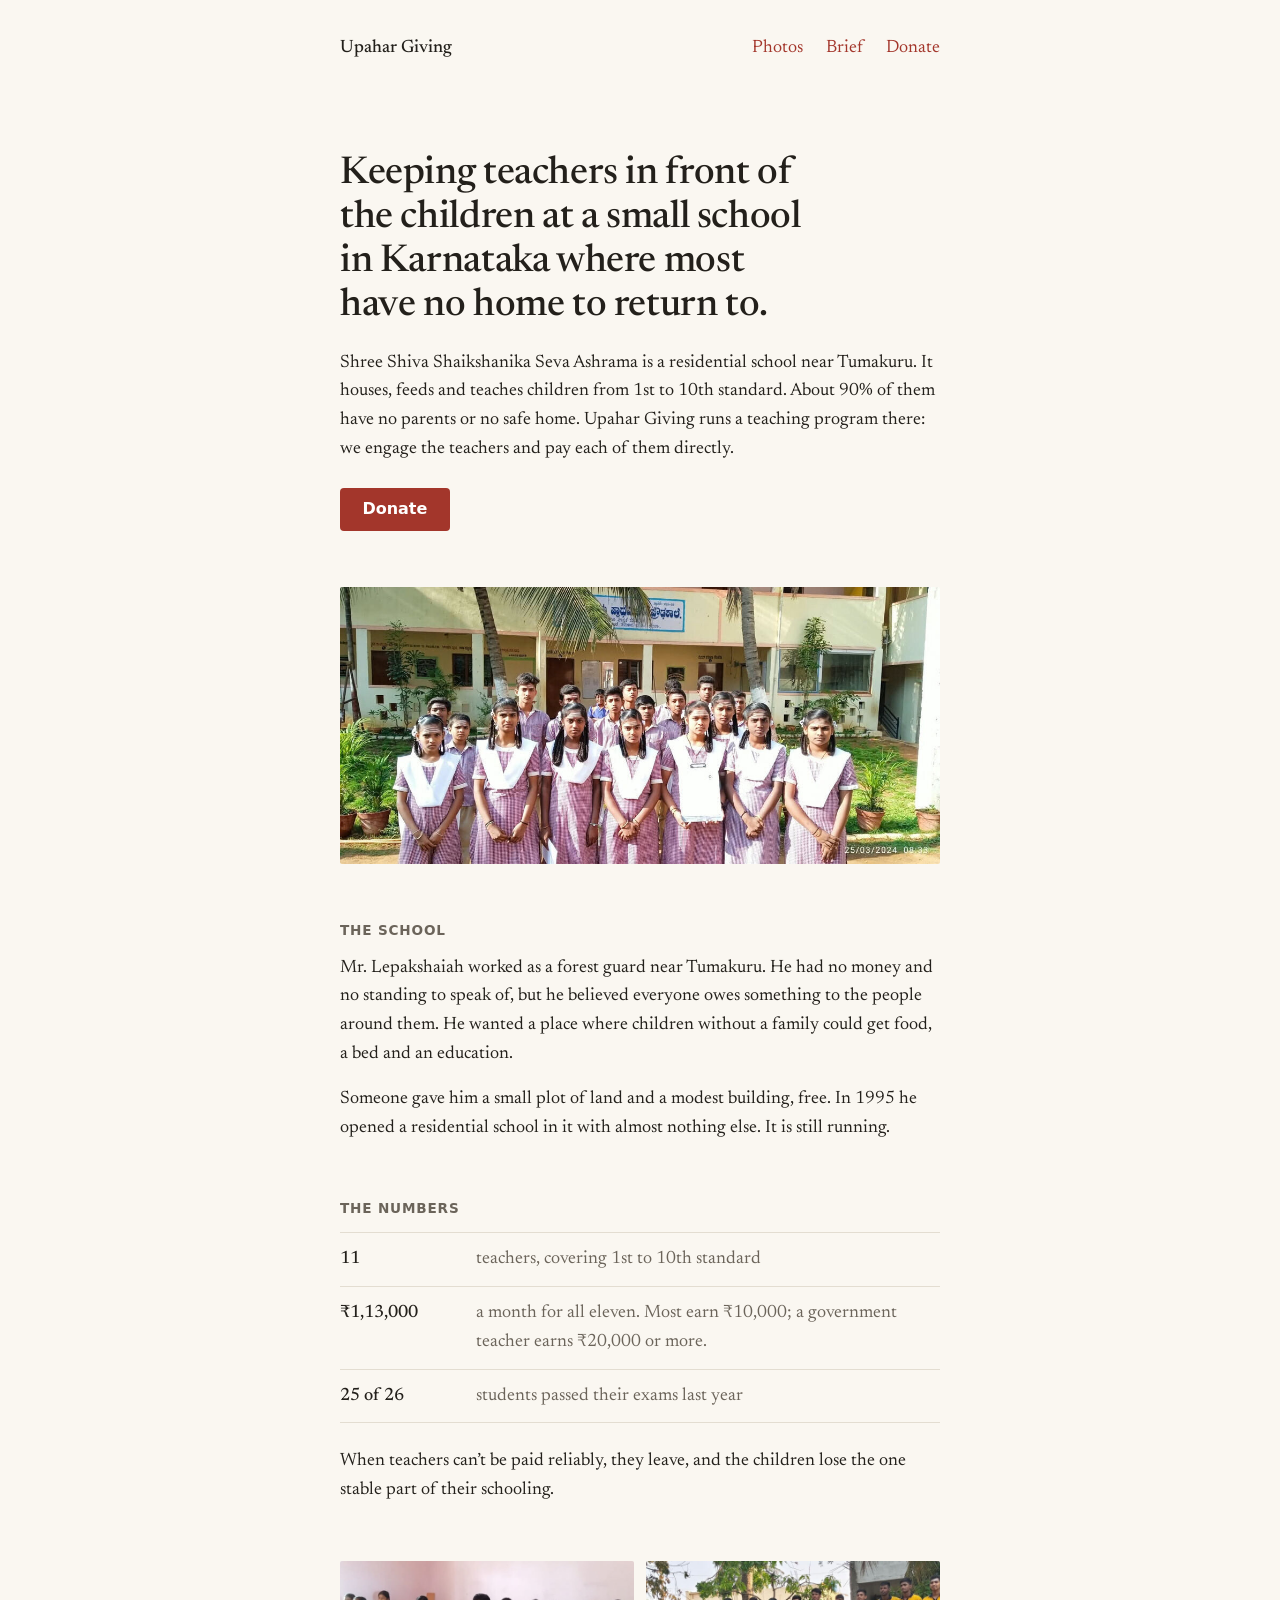
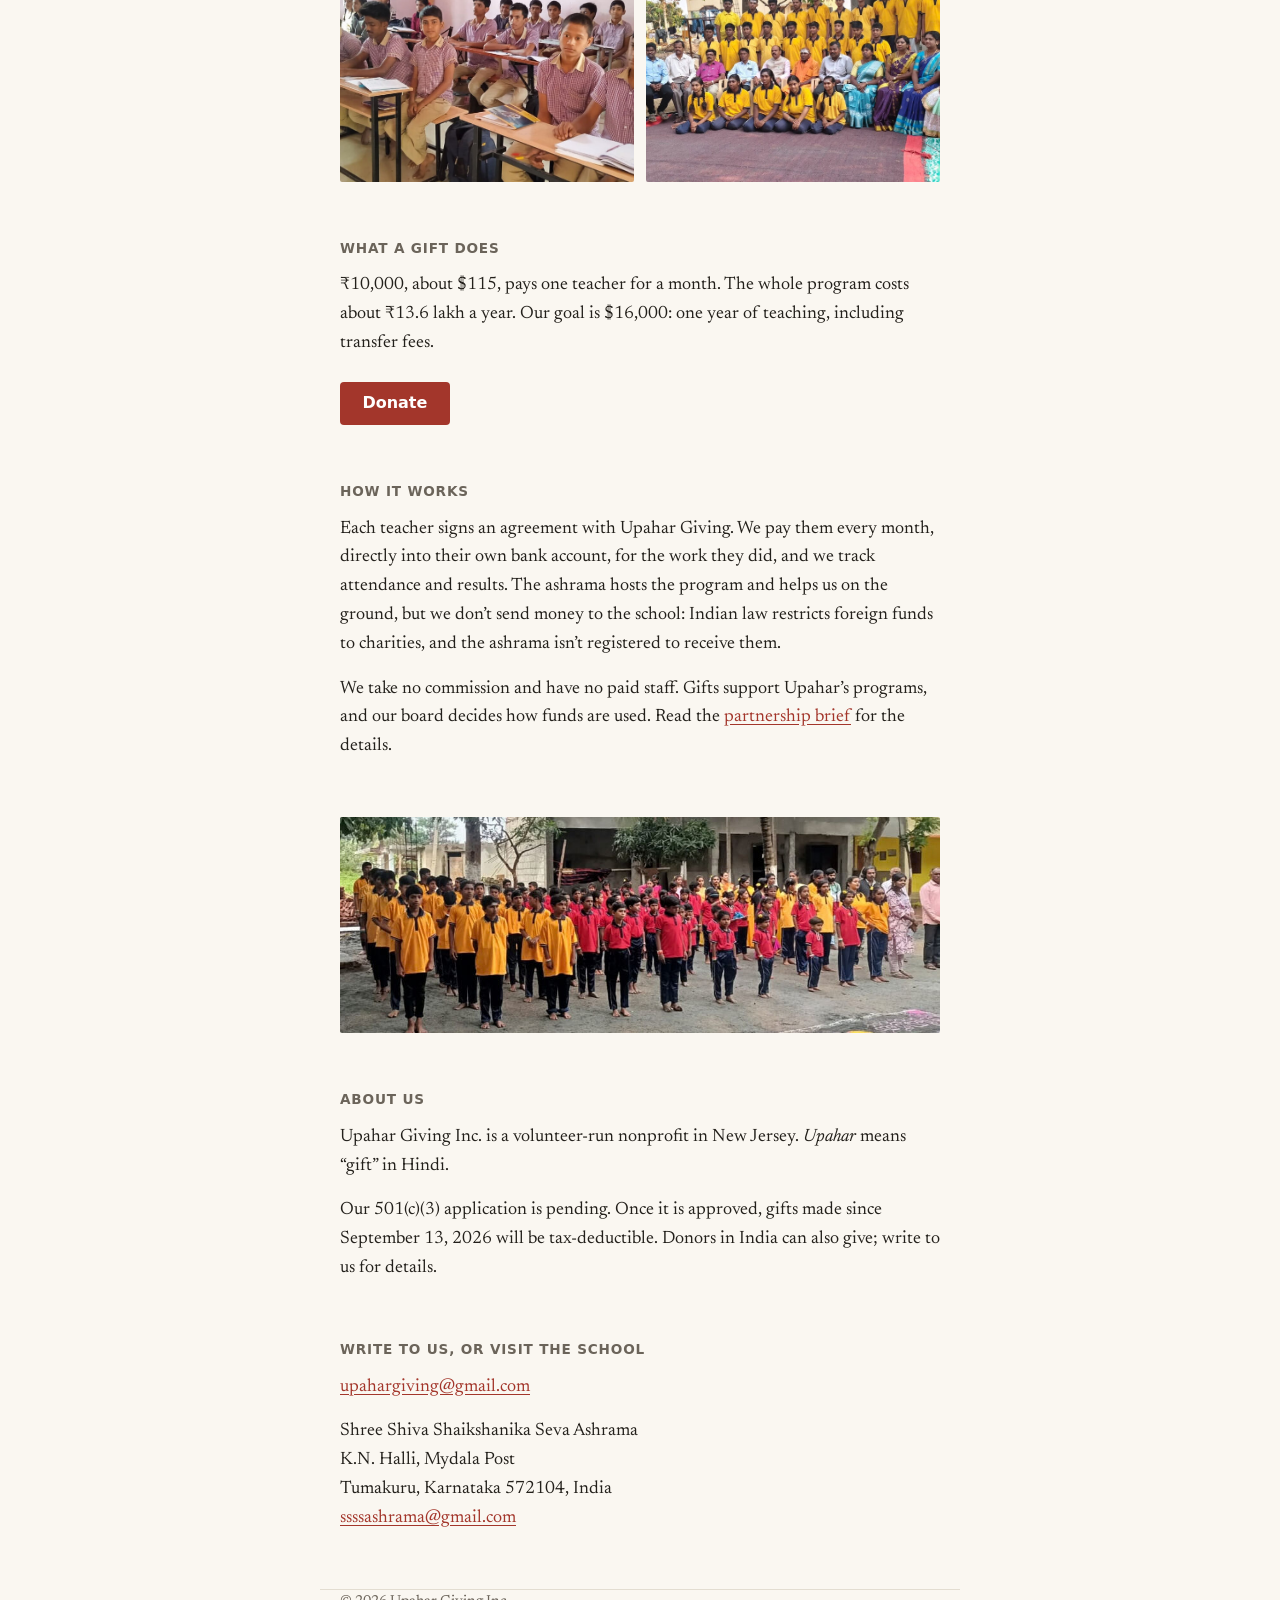
==== index.html @ 61775e7c "Add GoatCounter analytics and Donate click tracking" ====
<!doctype html>
<html lang="en">
<head>
<meta charset="utf-8">
<meta name="viewport" content="width=device-width, initial-scale=1">
<title>Upahar Giving</title>
<meta name="description" content="Upahar Giving is a New Jersey nonprofit that runs a teaching program for the children at Shree Shiva Shaikshanika Seva Ashrama, a residential school near Tumakuru, Karnataka.">
<meta property="og:title" content="Upahar Giving">
<meta property="og:description" content="A teaching program for the children at a residential school in Karnataka where most have no home to return to.">
<meta property="og:image" content="https://upahargiving.org/img/students.jpg">
<link rel="preconnect" href="https://fonts.googleapis.com">
<link rel="preconnect" href="https://fonts.gstatic.com" crossorigin>
<link href="https://fonts.googleapis.com/css2?family=Newsreader:opsz,wght@6..72,400;6..72,500&display=swap" rel="stylesheet">
<link rel="stylesheet" href="style.css">
<script data-goatcounter="https://upahargiving.goatcounter.com/count" async src="//gc.zgo.at/count.js"></script>
</head>
<body>

<header class="wrap top">
  <a href="/" class="name">Upahar Giving</a>
  <nav>
    <a href="photos.html">Photos</a>
    <a href="Upahar_Giving_Partnership_Brief.pdf" target="_blank" rel="noopener">Brief</a>
    <a href="https://givebutter.com/upahar-teachers" data-goatcounter-click="donate">Donate</a>
  </nav>
</header>

<main class="wrap">

  <section class="intro">
    <h1>Keeping teachers in front of the children at a small school in Karnataka where most have no home to return to.</h1>
    <p>Shree Shiva Shaikshanika Seva Ashrama is a residential school near Tumakuru. It houses, feeds and teaches children from 1st to 10th standard. About 90% of them have no parents or no safe home. Upahar Giving runs a teaching program there: we engage the teachers and pay each of them directly.</p>
    <p><a class="button" href="https://givebutter.com/upahar-teachers" data-goatcounter-click="donate">Donate</a></p>
  </section>

  <figure class="wide">
    <img src="img/students.jpg" width="1120" height="517" alt="Students in school uniform standing outside the ashrama">
  </figure>

  <section>
    <h2>The school</h2>
    <p>Mr. Lepakshaiah worked as a forest guard near Tumakuru. He had no money and no standing to speak of, but he believed everyone owes something to the people around them. He wanted a place where children without a family could get food, a bed and an education.</p>
    <p>Someone gave him a small plot of land and a modest building, free. In 1995 he opened a residential school in it with almost nothing else. It is still running.</p>
  </section>

  <section>
    <h2>The numbers</h2>
    <dl class="facts">
      <div><dt>11</dt><dd>teachers, covering 1st to 10th standard</dd></div>
      <div><dt>₹1,13,000</dt><dd>a month for all eleven. Most earn ₹10,000; a government teacher earns ₹20,000 or more.</dd></div>
      <div><dt>25 of 26</dt><dd>students passed their exams last year</dd></div>
    </dl>
    <p>When teachers can’t be paid reliably, they leave, and the children lose the one stable part of their schooling.</p>
  </section>

  <div class="pair">
    <img src="img/classroom.jpg" width="1120" height="517" alt="Students at their desks in a classroom" loading="lazy">
    <img src="img/teachers.jpg" width="1120" height="499" alt="Teachers and senior students in a group photo" loading="lazy">
  </div>

  <section>
    <h2>What a gift does</h2>
    <p>₹10,000, about $115, pays one teacher for a month. The whole program costs about ₹13.6 lakh a year. Our goal is $16,000: one year of teaching, including transfer fees.</p>
    <p><a class="button" href="https://givebutter.com/upahar-teachers" data-goatcounter-click="donate">Donate</a></p>
  </section>

  <section>
    <h2>How it works</h2>
    <p>Each teacher signs an agreement with Upahar Giving. We pay them every month, directly into their own bank account, for the work they did, and we track attendance and results. The ashrama hosts the program and helps us on the ground, but we don’t send money to the school: Indian law restricts foreign funds to charities, and the ashrama isn’t registered to receive them.</p>
    <p>We take no commission and have no paid staff. Gifts support Upahar’s programs, and our board decides how funds are used. Read the <a href="Upahar_Giving_Partnership_Brief.pdf" target="_blank" rel="noopener">partnership brief</a> for the details.</p>
  </section>

  <figure class="wide">
    <img src="img/assembly.jpg" width="941" height="339" alt="Morning assembly in the school yard" loading="lazy">
  </figure>

  <section>
    <h2>About us</h2>
    <p>Upahar Giving Inc. is a volunteer-run nonprofit in New Jersey. <i>Upahar</i> means “gift” in Hindi.</p>
    <p>Our 501(c)(3) application is pending. Once it is approved, gifts made since September 13, 2026 will be tax-deductible. Donors in India can also give; write to us for details.</p>
  </section>

  <section>
    <h2>Write to us, or visit the school</h2>
    <p><a href="mailto:upahargiving@gmail.com">upahargiving@gmail.com</a></p>
    <address>
      Shree Shiva Shaikshanika Seva Ashrama<br>
      K.N. Halli, Mydala Post<br>
      Tumakuru, Karnataka 572104, India<br>
      <a href="mailto:ssssashrama@gmail.com">ssssashrama@gmail.com</a>
    </address>
  </section>

</main>

<footer class="wrap">
  <p>© 2026 Upahar Giving Inc.</p>
</footer>

</body>
</html>
---- style.css ----
:root {
  --paper: #faf7f1;
  --ink: #23201b;
  --muted: #6b645a;
  --rule: #e3ddd1;
  --accent: #a3362b; /* the red of the school uniforms */
  color-scheme: light;
}

* { box-sizing: border-box; }

body {
  margin: 0;
  background: var(--paper);
  color: var(--ink);
  font: 400 1.125rem/1.6 "Newsreader", Georgia, serif;
  -webkit-font-smoothing: antialiased;
}

.wrap { max-width: 40rem; margin: 0 auto; padding: 0 1.25rem; }

a { color: var(--accent); text-underline-offset: 0.15em; }

.top {
  display: flex;
  justify-content: space-between;
  align-items: baseline;
  padding-top: 1.5rem;
  padding-bottom: 1.5rem;
}
.top .name { color: var(--ink); text-decoration: none; font-weight: 500; }
.top nav { display: flex; gap: 0.25rem; margin-right: -0.6rem; }
/* padding gives each link a 44px tap target without changing how it looks */
.top nav a { padding: 0.6rem; text-decoration: none; }
.top nav a:hover, .top nav a[aria-current] { text-decoration: underline; }

h1 {
  font-size: clamp(1.75rem, 5vw, 2.4rem);
  line-height: 1.15;
  font-weight: 500;
  letter-spacing: -0.01em;
  margin: 2.5rem 0 1.25rem;
  text-wrap: balance;
}

h2 {
  font-size: 0.85rem;
  font-family: system-ui, sans-serif;
  font-weight: 600;
  letter-spacing: 0.06em;
  text-transform: uppercase;
  color: var(--muted);
  margin: 0 0 0.75rem;
}

section { margin: 3.5rem 0; }
p { margin: 0 0 1rem; }

.button {
  display: inline-block;
  background: var(--accent);
  color: #fff;
  text-decoration: none;
  font: 600 1rem/1 system-ui, sans-serif;
  padding: 0.85rem 1.4rem;
  border-radius: 4px;
  margin-top: 0.5rem;
}
.button:hover { background: #8a2c23; }
.button:focus-visible, a:focus-visible { outline: 2px solid var(--accent); outline-offset: 3px; }

img { display: block; width: 100%; height: auto; border-radius: 2px; }

.wide, .pair { margin: 3rem 0; }
.pair { display: grid; grid-template-columns: 1fr 1fr; gap: 0.75rem; }
.pair img { aspect-ratio: 4 / 3; object-fit: cover; }
@media (max-width: 34rem) { .pair { grid-template-columns: 1fr; } }

.facts { margin: 0 0 1.5rem; border-top: 1px solid var(--rule); }
.facts div {
  display: grid;
  grid-template-columns: 7.5rem 1fr;
  gap: 1rem;
  padding: 0.75rem 0;
  border-bottom: 1px solid var(--rule);
}
.facts dt { font-weight: 500; font-variant-numeric: tabular-nums; }
.facts dd { margin: 0; color: var(--muted); }

address { font-style: normal; }

.photos-page .wrap { max-width: 64rem; }
.gallery {
  margin-bottom: 3rem;
  display: grid;
  grid-template-columns: repeat(auto-fill, minmax(18rem, 1fr));
  gap: 1.5rem 0.75rem;
}
.gallery figure { margin: 0; }
.gallery img { aspect-ratio: 4 / 3; object-fit: cover; }
.gallery figcaption { margin-top: 0.4rem; font-size: 0.95rem; color: var(--muted); }

footer {
  margin-top: 4rem;
  padding-top: 1.5rem;
  padding-bottom: 3rem;
  border-top: 1px solid var(--rule);
  color: var(--muted);
  font-size: 0.9rem;
}
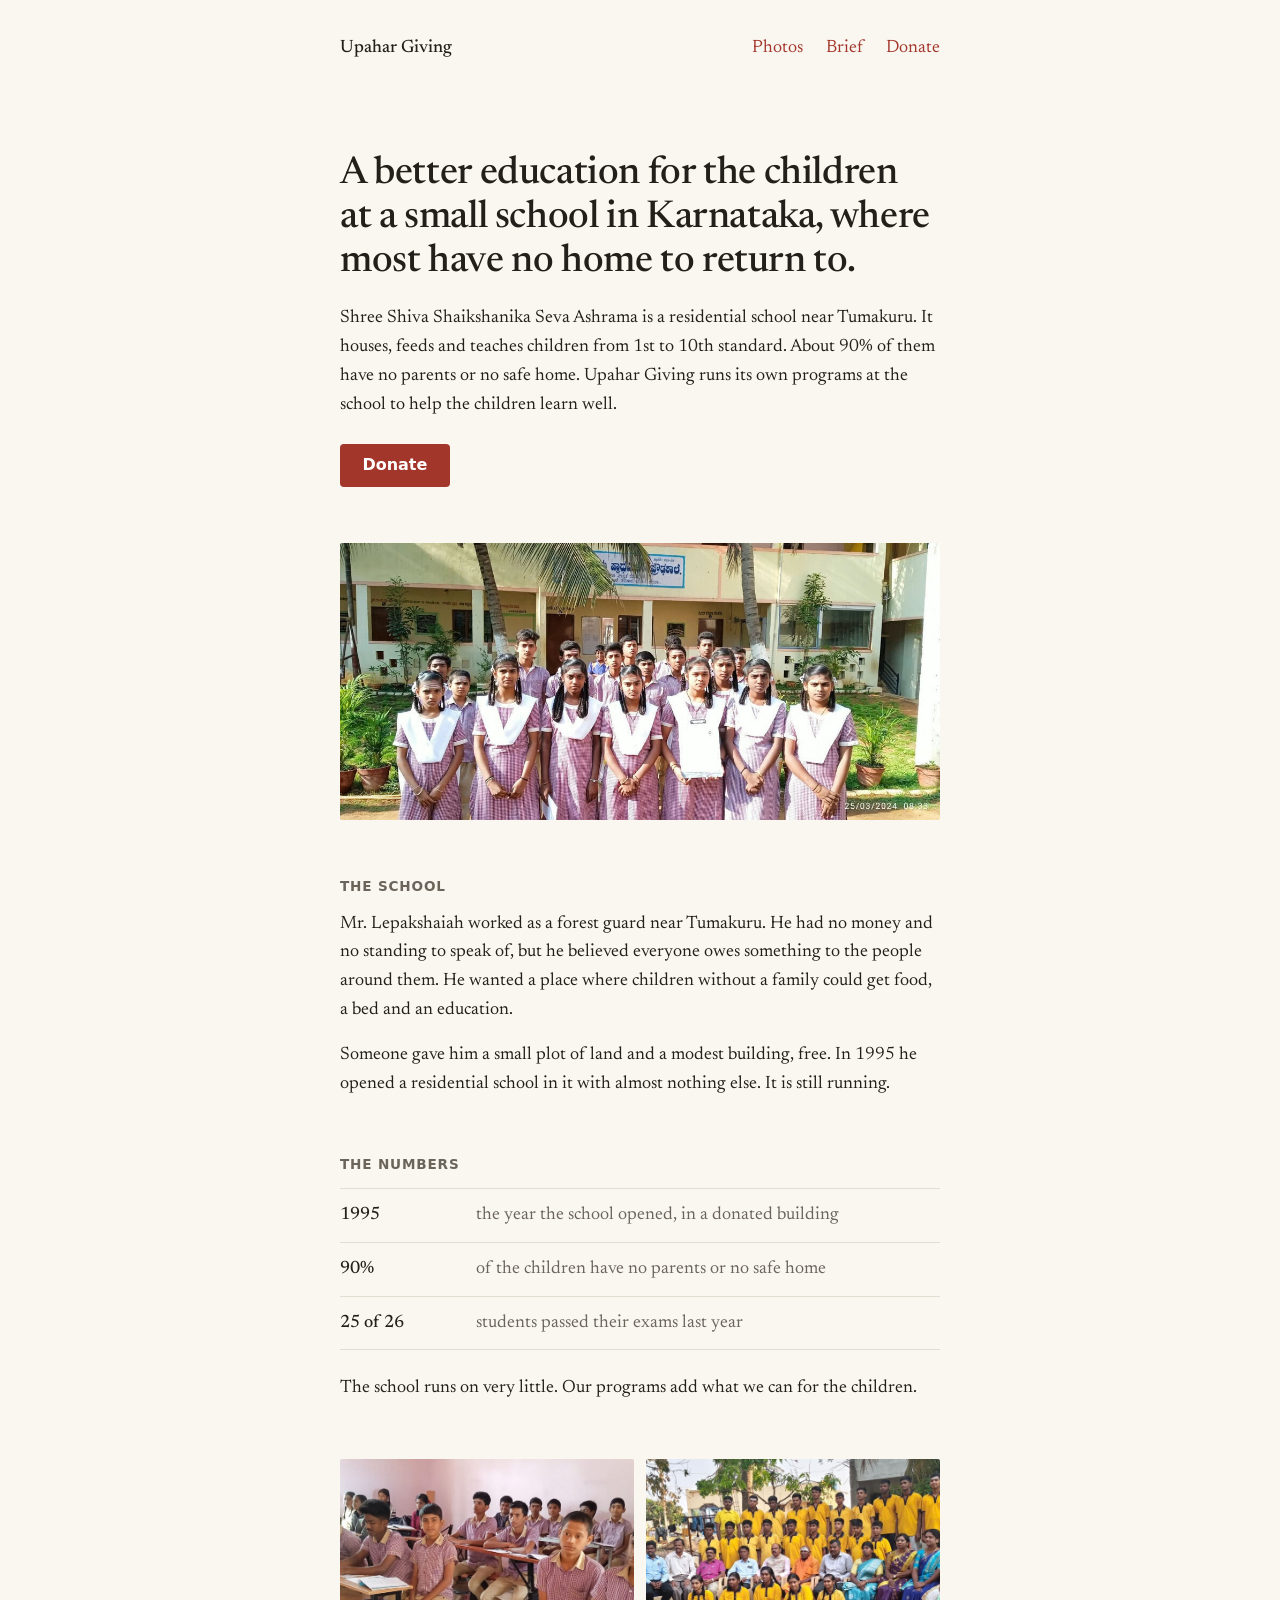
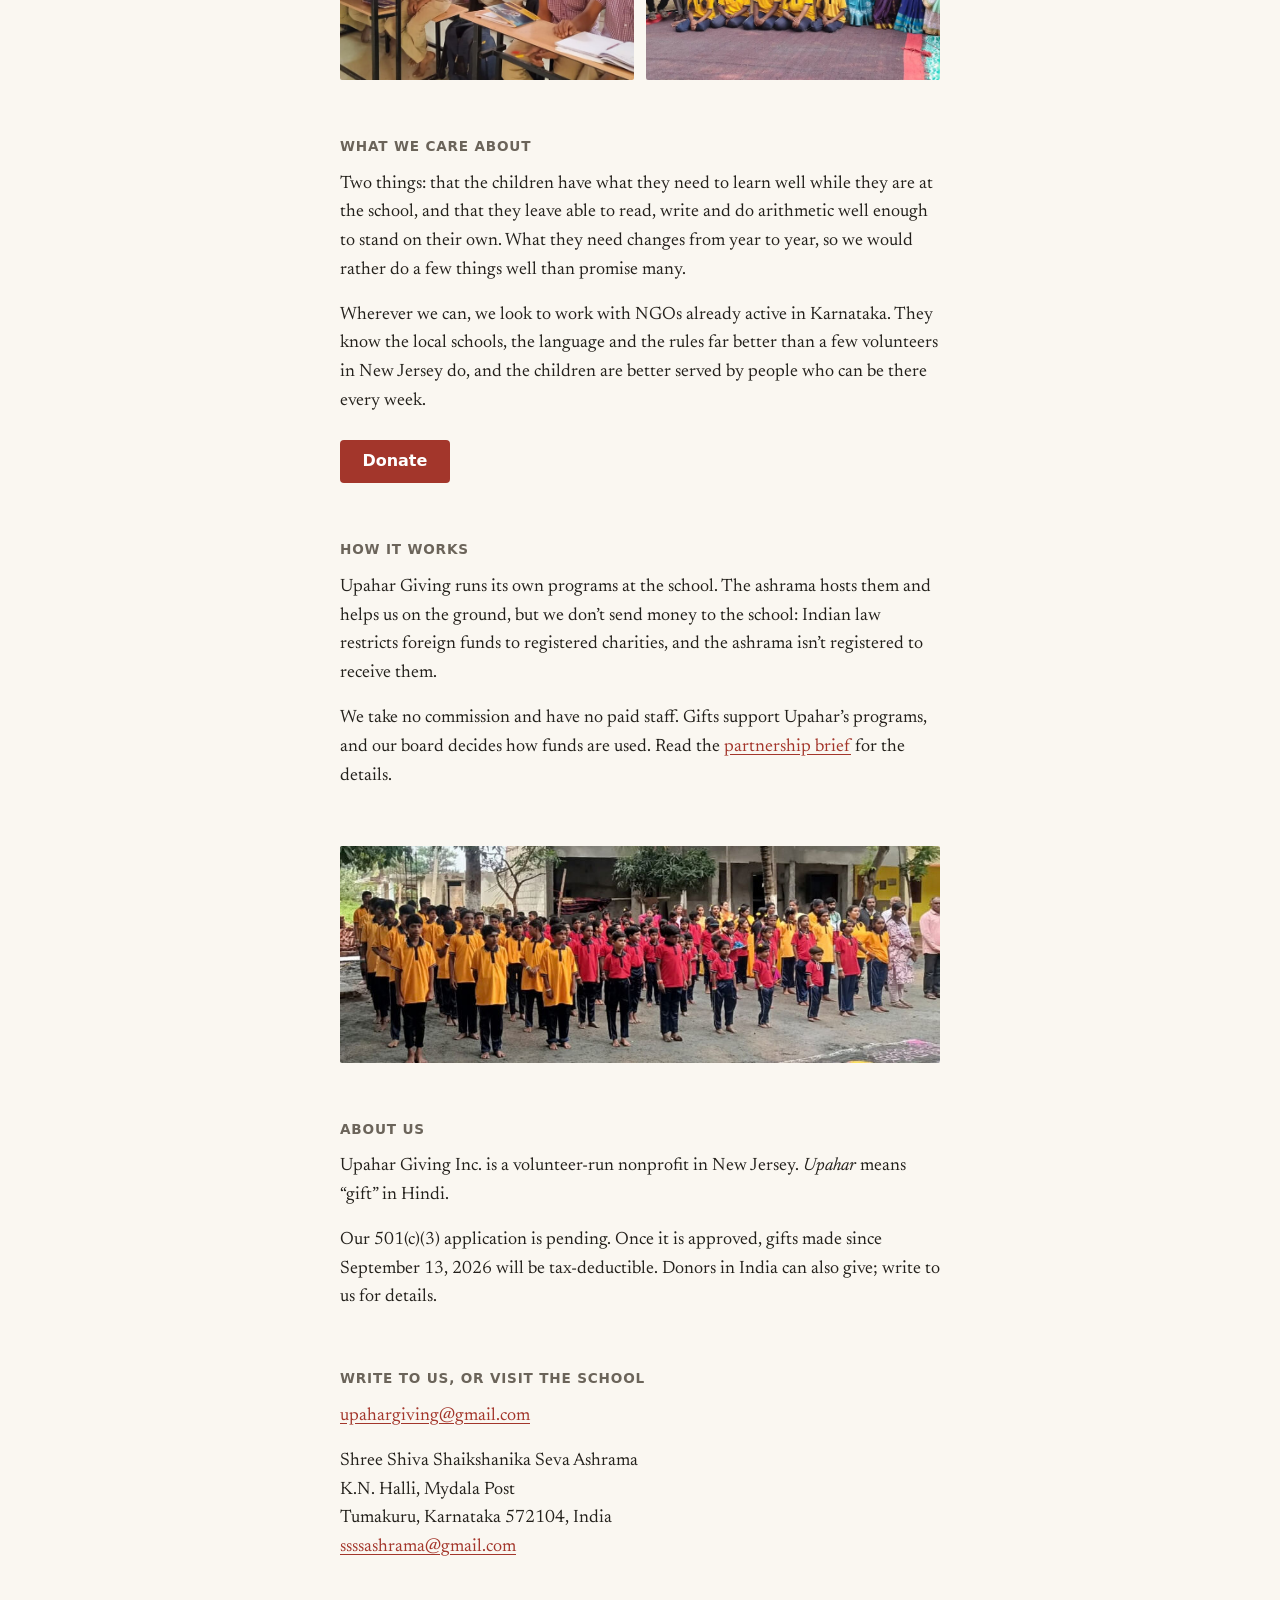
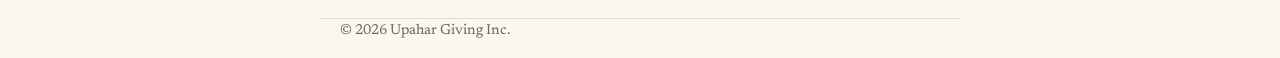
==== commit bd708cea: "Reframe homepage around education and local NGO partnerships; drop salary specifics" ====
--- a/index.html
+++ b/index.html
@@ -4,9 +4,9 @@
 <meta charset="utf-8">
 <meta name="viewport" content="width=device-width, initial-scale=1">
 <title>Upahar Giving</title>
-<meta name="description" content="Upahar Giving is a New Jersey nonprofit that runs a teaching program for the children at Shree Shiva Shaikshanika Seva Ashrama, a residential school near Tumakuru, Karnataka.">
+<meta name="description" content="Upahar Giving is a New Jersey nonprofit supporting the children at Shree Shiva Shaikshanika Seva Ashrama, a residential school near Tumakuru, Karnataka, where it runs its own education programs and looks to work with local NGOs wherever it can.">
 <meta property="og:title" content="Upahar Giving">
-<meta property="og:description" content="A teaching program for the children at a residential school in Karnataka where most have no home to return to.">
+<meta property="og:description" content="Education programs for the children at a residential school in Karnataka where most have no home to return to.">
 <meta property="og:image" content="https://upahargiving.org/img/students.jpg">
 <link rel="preconnect" href="https://fonts.googleapis.com">
 <link rel="preconnect" href="https://fonts.gstatic.com" crossorigin>
@@ -28,8 +28,8 @@
 <main class="wrap">
 
   <section class="intro">
-    <h1>Keeping teachers in front of the children at a small school in Karnataka where most have no home to return to.</h1>
-    <p>Shree Shiva Shaikshanika Seva Ashrama is a residential school near Tumakuru. It houses, feeds and teaches children from 1st to 10th standard. About 90% of them have no parents or no safe home. Upahar Giving runs a teaching program there: we engage the teachers and pay each of them directly.</p>
+    <h1>A better education for the children at a small school in Karnataka, where most have no home to return to.</h1>
+    <p>Shree Shiva Shaikshanika Seva Ashrama is a residential school near Tumakuru. It houses, feeds and teaches children from 1st to 10th standard. About 90% of them have no parents or no safe home. Upahar Giving runs its own programs at the school to help the children learn well.</p>
     <p><a class="button" href="https://givebutter.com/upahar-teachers" data-goatcounter-click="donate">Donate</a></p>
   </section>
 
@@ -46,11 +46,11 @@
   <section>
     <h2>The numbers</h2>
     <dl class="facts">
-      <div><dt>11</dt><dd>teachers, covering 1st to 10th standard</dd></div>
-      <div><dt>₹1,13,000</dt><dd>a month for all eleven. Most earn ₹10,000; a government teacher earns ₹20,000 or more.</dd></div>
+      <div><dt>1995</dt><dd>the year the school opened, in a donated building</dd></div>
+      <div><dt>90%</dt><dd>of the children have no parents or no safe home</dd></div>
       <div><dt>25 of 26</dt><dd>students passed their exams last year</dd></div>
     </dl>
-    <p>When teachers can’t be paid reliably, they leave, and the children lose the one stable part of their schooling.</p>
+    <p>The school runs on very little. Our programs add what we can for the children.</p>
   </section>
 
   <div class="pair">
@@ -59,14 +59,15 @@
   </div>
 
   <section>
-    <h2>What a gift does</h2>
-    <p>₹10,000, about $115, pays one teacher for a month. The whole program costs about ₹13.6 lakh a year. Our goal is $16,000: one year of teaching, including transfer fees.</p>
+    <h2>What we care about</h2>
+    <p>Two things: that the children have what they need to learn well while they are at the school, and that they leave able to read, write and do arithmetic well enough to stand on their own. What they need changes from year to year, so we would rather do a few things well than promise many.</p>
+    <p>Wherever we can, we look to work with NGOs already active in Karnataka. They know the local schools, the language and the rules far better than a few volunteers in New Jersey do, and the children are better served by people who can be there every week.</p>
     <p><a class="button" href="https://givebutter.com/upahar-teachers" data-goatcounter-click="donate">Donate</a></p>
   </section>
 
   <section>
     <h2>How it works</h2>
-    <p>Each teacher signs an agreement with Upahar Giving. We pay them every month, directly into their own bank account, for the work they did, and we track attendance and results. The ashrama hosts the program and helps us on the ground, but we don’t send money to the school: Indian law restricts foreign funds to charities, and the ashrama isn’t registered to receive them.</p>
+    <p>Upahar Giving runs its own programs at the school. The ashrama hosts them and helps us on the ground, but we don’t send money to the school: Indian law restricts foreign funds to registered charities, and the ashrama isn’t registered to receive them.</p>
     <p>We take no commission and have no paid staff. Gifts support Upahar’s programs, and our board decides how funds are used. Read the <a href="Upahar_Giving_Partnership_Brief.pdf" target="_blank" rel="noopener">partnership brief</a> for the details.</p>
   </section>
 
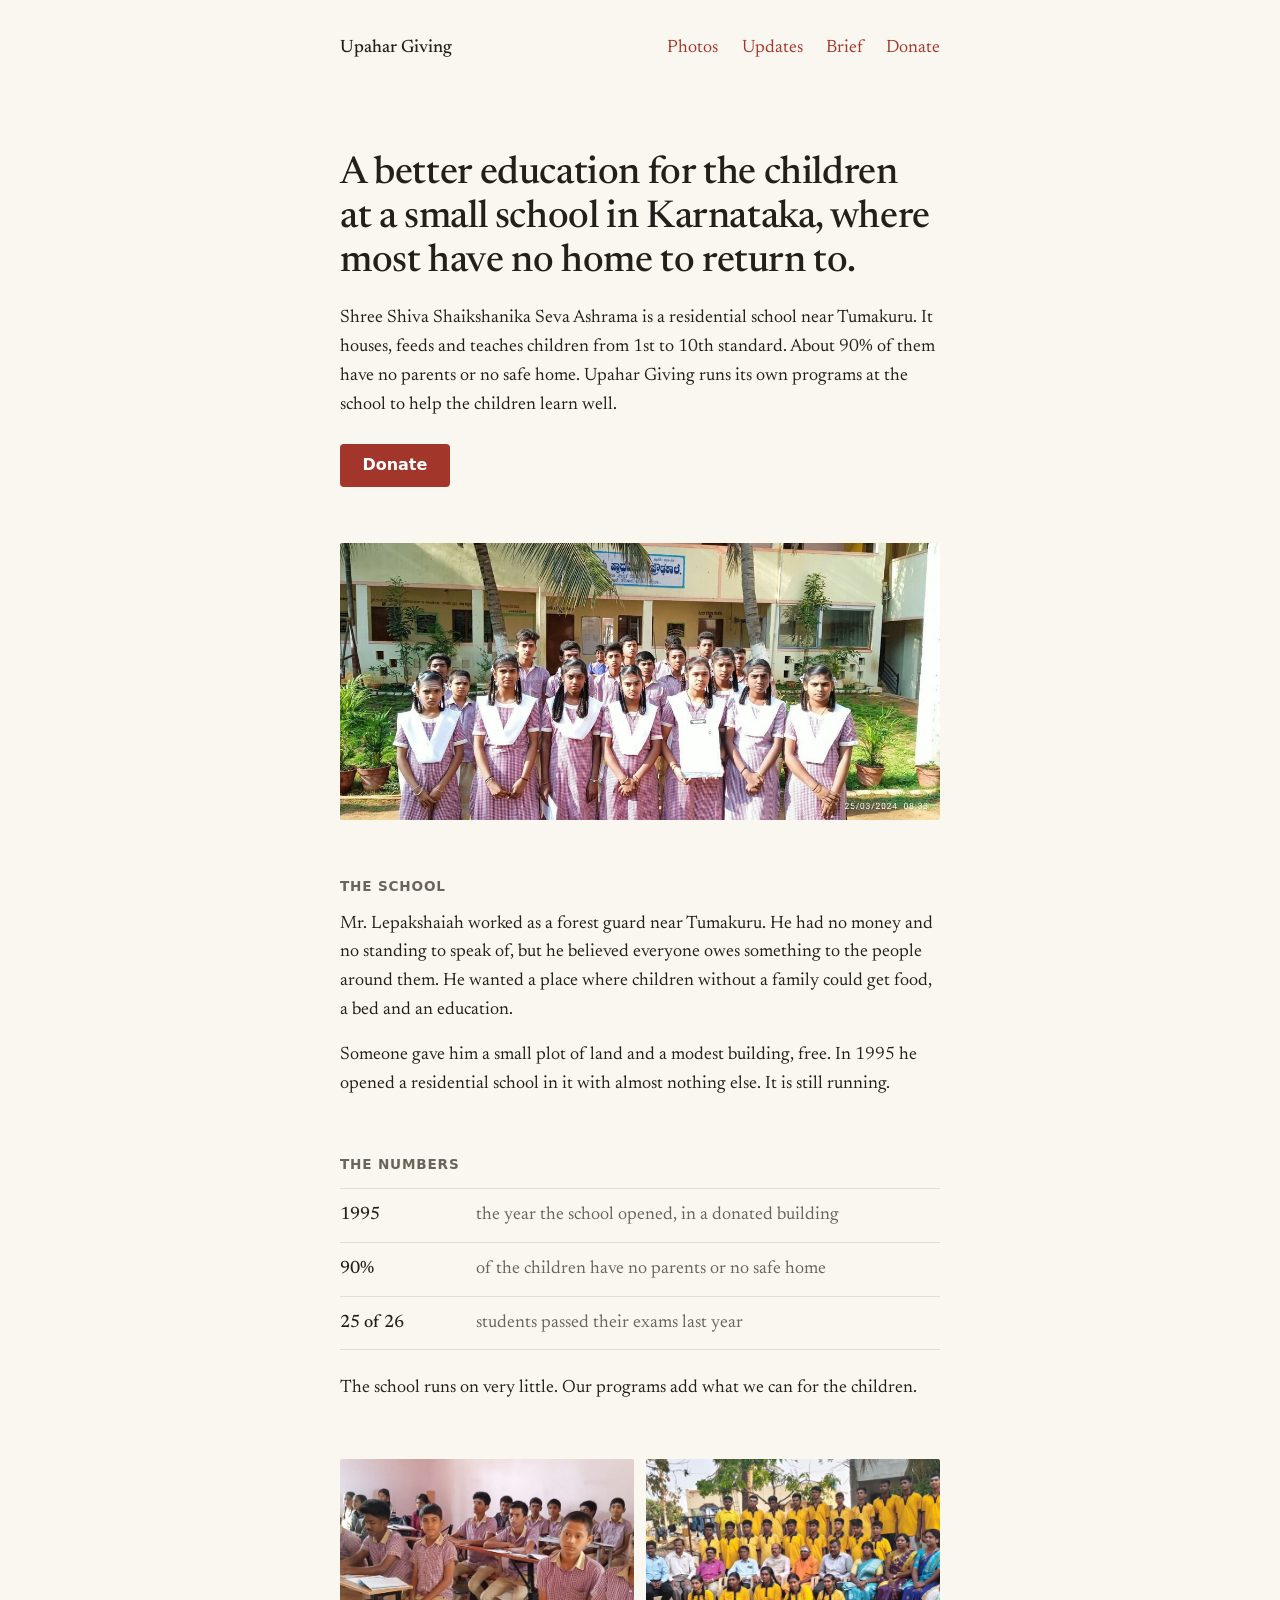
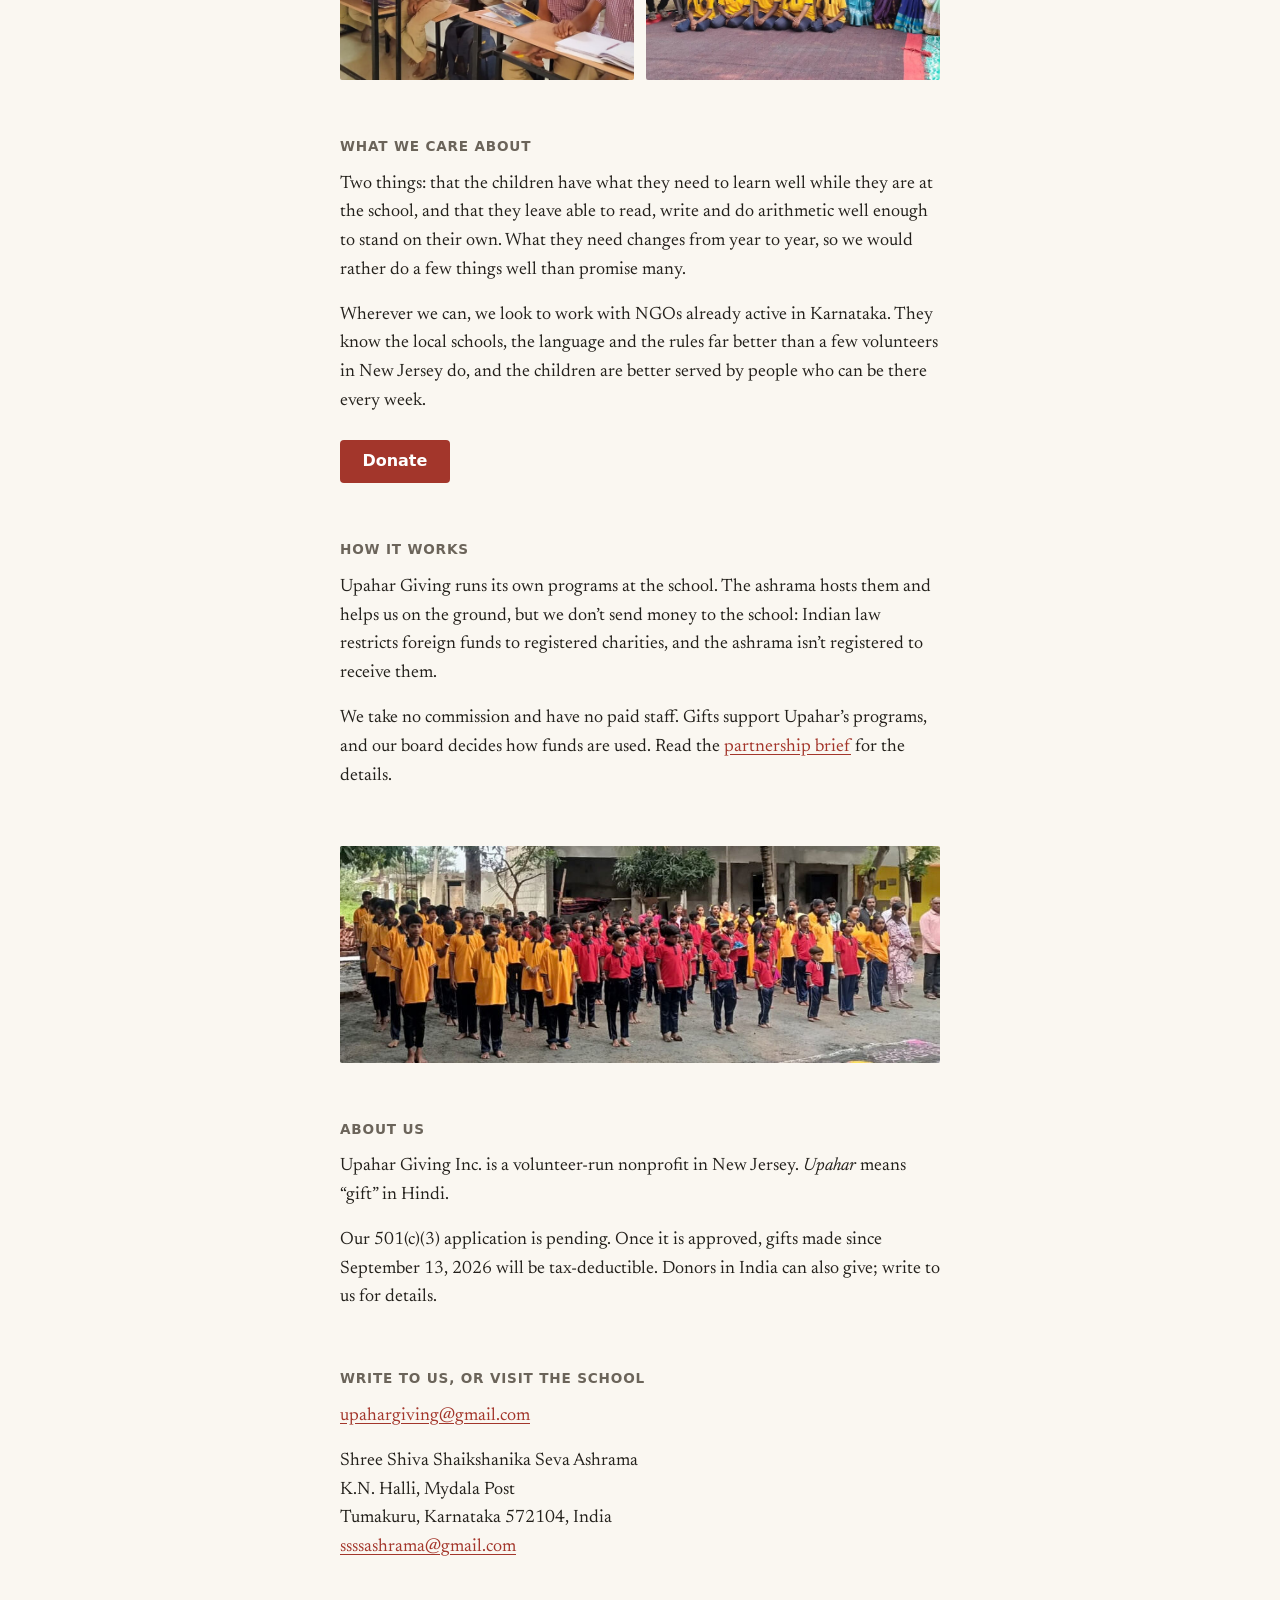
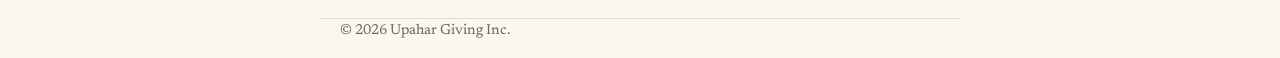
==== commit 0ab0f407: "Add Updates page on the pivot; public brief; Donate links to new education campaign" ====
--- a/index.html
+++ b/index.html
@@ -20,8 +20,9 @@
   <a href="/" class="name">Upahar Giving</a>
   <nav>
     <a href="photos.html">Photos</a>
+    <a href="updates.html">Updates</a>
     <a href="Upahar_Giving_Partnership_Brief.pdf" target="_blank" rel="noopener">Brief</a>
-    <a href="https://givebutter.com/upahar-teachers" data-goatcounter-click="donate">Donate</a>
+    <a href="https://givebutter.com/upahar-education" data-goatcounter-click="donate">Donate</a>
   </nav>
 </header>
 
@@ -30,7 +31,7 @@
   <section class="intro">
     <h1>A better education for the children at a small school in Karnataka, where most have no home to return to.</h1>
     <p>Shree Shiva Shaikshanika Seva Ashrama is a residential school near Tumakuru. It houses, feeds and teaches children from 1st to 10th standard. About 90% of them have no parents or no safe home. Upahar Giving runs its own programs at the school to help the children learn well.</p>
-    <p><a class="button" href="https://givebutter.com/upahar-teachers" data-goatcounter-click="donate">Donate</a></p>
+    <p><a class="button" href="https://givebutter.com/upahar-education" data-goatcounter-click="donate">Donate</a></p>
   </section>
 
   <figure class="wide">
@@ -62,7 +63,7 @@
     <h2>What we care about</h2>
     <p>Two things: that the children have what they need to learn well while they are at the school, and that they leave able to read, write and do arithmetic well enough to stand on their own. What they need changes from year to year, so we would rather do a few things well than promise many.</p>
     <p>Wherever we can, we look to work with NGOs already active in Karnataka. They know the local schools, the language and the rules far better than a few volunteers in New Jersey do, and the children are better served by people who can be there every week.</p>
-    <p><a class="button" href="https://givebutter.com/upahar-teachers" data-goatcounter-click="donate">Donate</a></p>
+    <p><a class="button" href="https://givebutter.com/upahar-education" data-goatcounter-click="donate">Donate</a></p>
   </section>
 
   <section>
--- a/style.css
+++ b/style.css
@@ -89,6 +89,9 @@
 
 address { font-style: normal; }
 
+.date { color: var(--muted); font-size: 0.95rem; margin-top: -0.5rem; }
+article h2 { margin-top: 2.5rem; }
+
 .photos-page .wrap { max-width: 64rem; }
 .gallery {
   margin-bottom: 3rem;
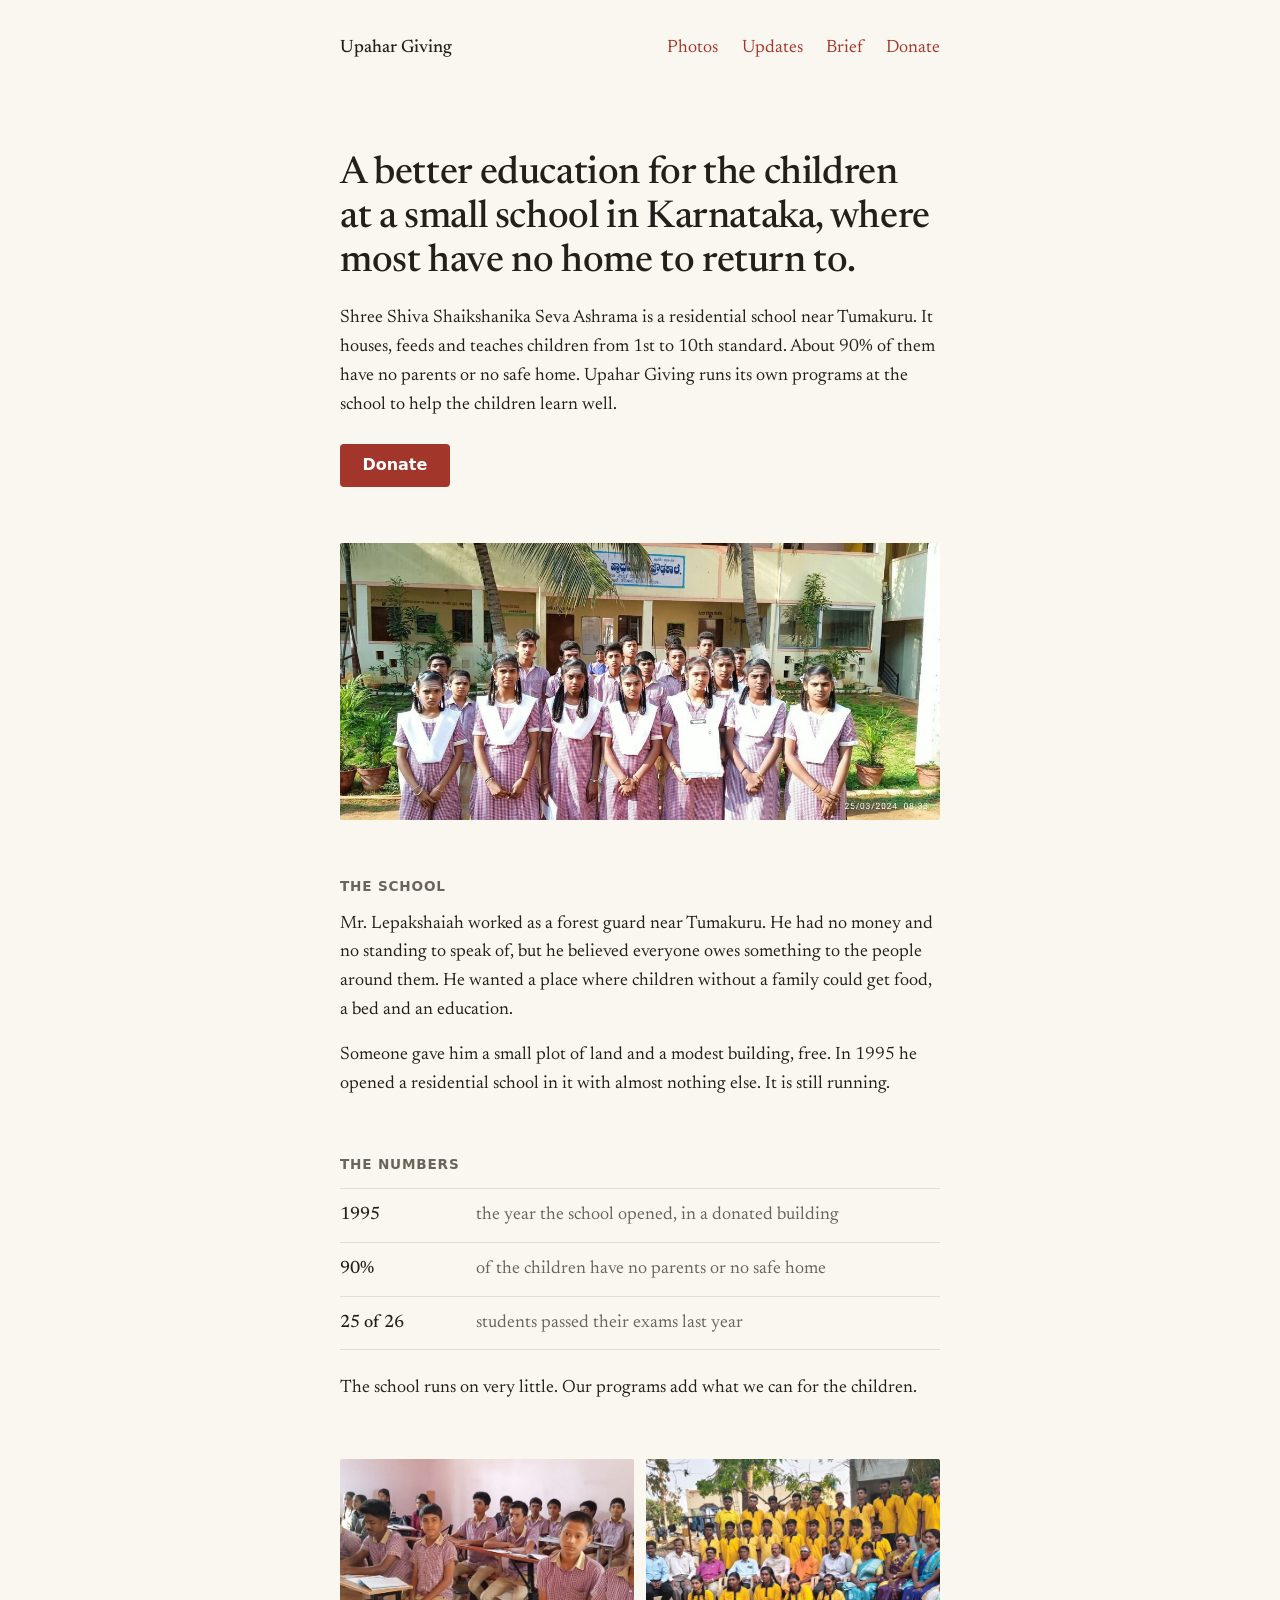
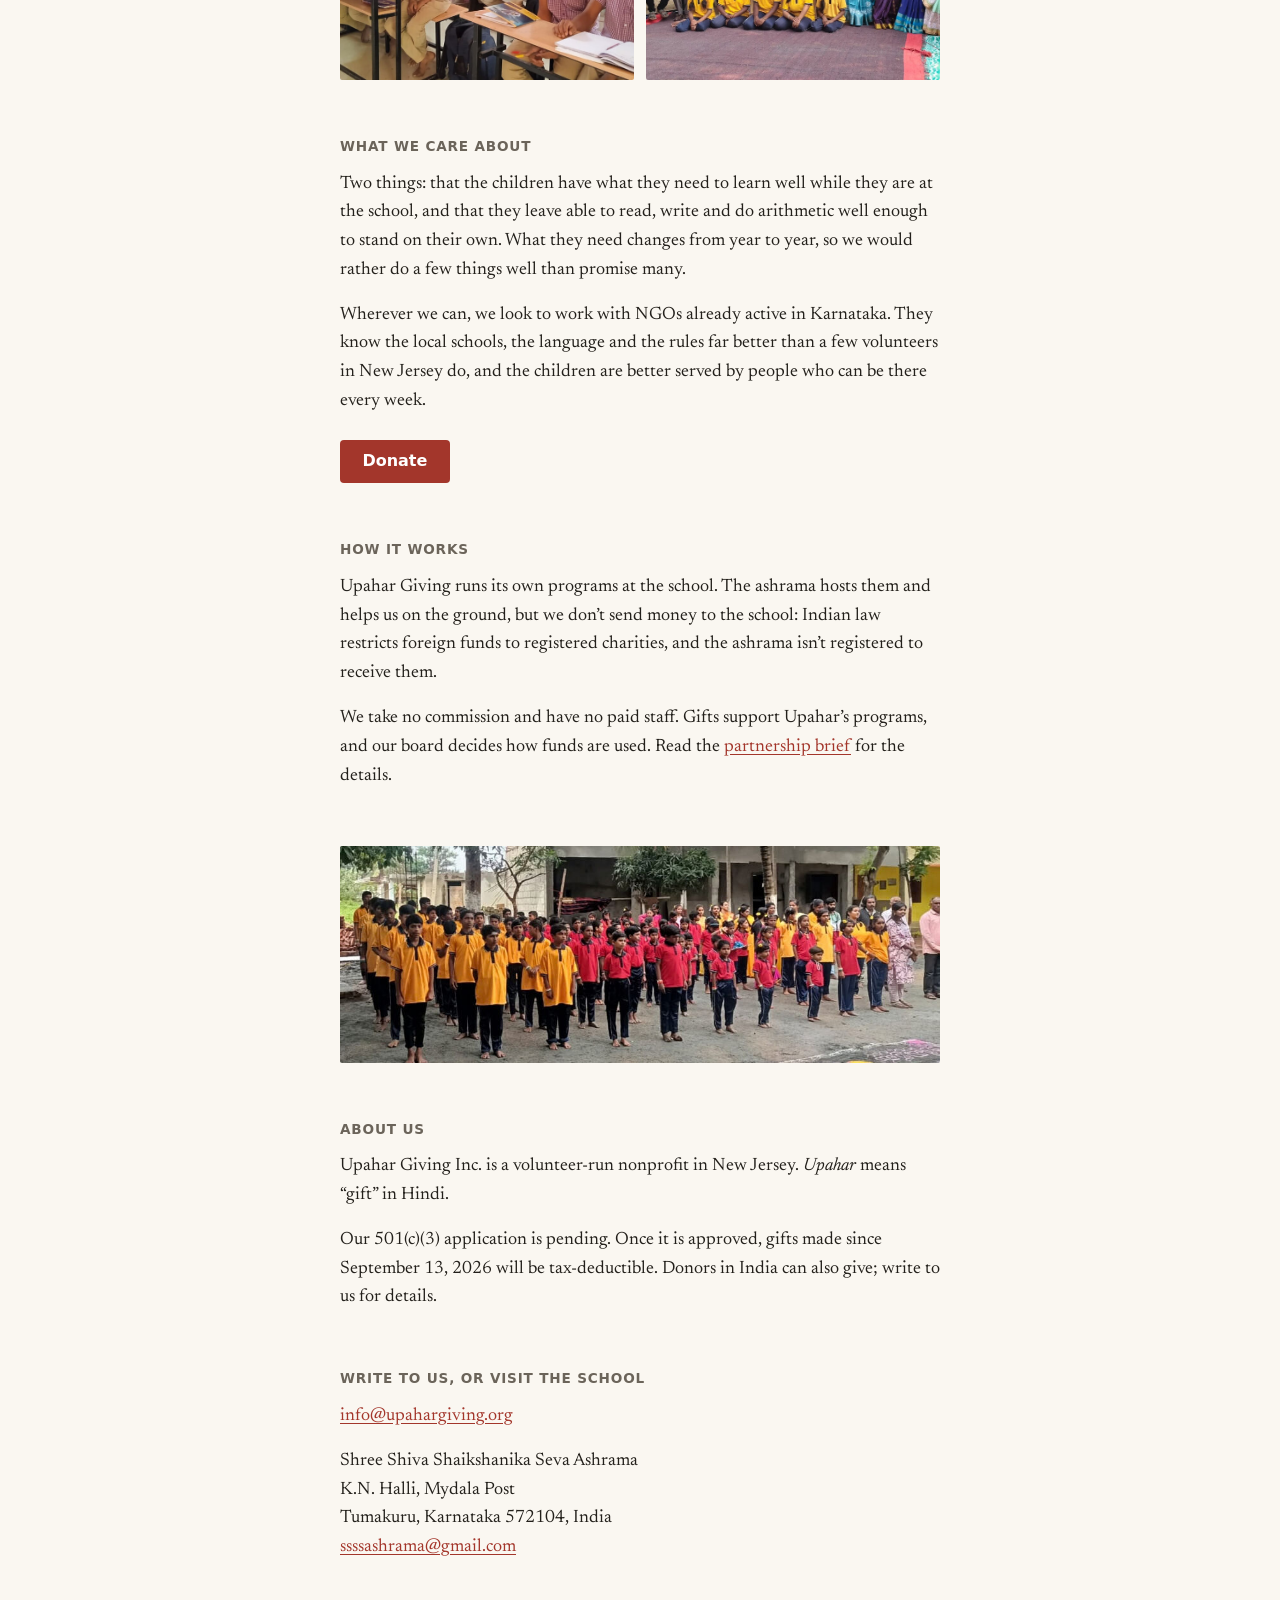
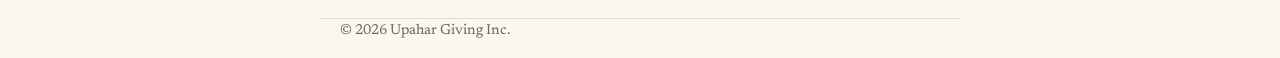
==== commit c3f553c7: "Use info@upahargiving.org; trim Updates page" ====
--- a/index.html
+++ b/index.html
@@ -11,7 +11,7 @@
 <link rel="preconnect" href="https://fonts.googleapis.com">
 <link rel="preconnect" href="https://fonts.gstatic.com" crossorigin>
 <link href="https://fonts.googleapis.com/css2?family=Newsreader:opsz,wght@6..72,400;6..72,500&display=swap" rel="stylesheet">
-<link rel="stylesheet" href="style.css">
+<link rel="stylesheet" href="style.css?v=2">
 <script data-goatcounter="https://upahargiving.goatcounter.com/count" async src="//gc.zgo.at/count.js"></script>
 </head>
 <body>
@@ -84,7 +84,7 @@
 
   <section>
     <h2>Write to us, or visit the school</h2>
-    <p><a href="mailto:upahargiving@gmail.com">upahargiving@gmail.com</a></p>
+    <p><a href="mailto:info@upahargiving.org">info@upahargiving.org</a></p>
     <address>
       Shree Shiva Shaikshanika Seva Ashrama<br>
       K.N. Halli, Mydala Post<br>
--- a/style.css
+++ b/style.css
@@ -33,6 +33,10 @@
 /* padding gives each link a 44px tap target without changing how it looks */
 .top nav a { padding: 0.6rem; text-decoration: none; }
 .top nav a:hover, .top nav a[aria-current] { text-decoration: underline; }
+.top { flex-wrap: wrap; column-gap: 1rem; }
+.top .name { white-space: nowrap; }
+/* on phones the menu drops under the name; pull it left so the text lines up */
+@media (max-width: 30rem) { .top nav { margin: 0.25rem 0 0 -0.6rem; } }
 
 h1 {
   font-size: clamp(1.75rem, 5vw, 2.4rem);
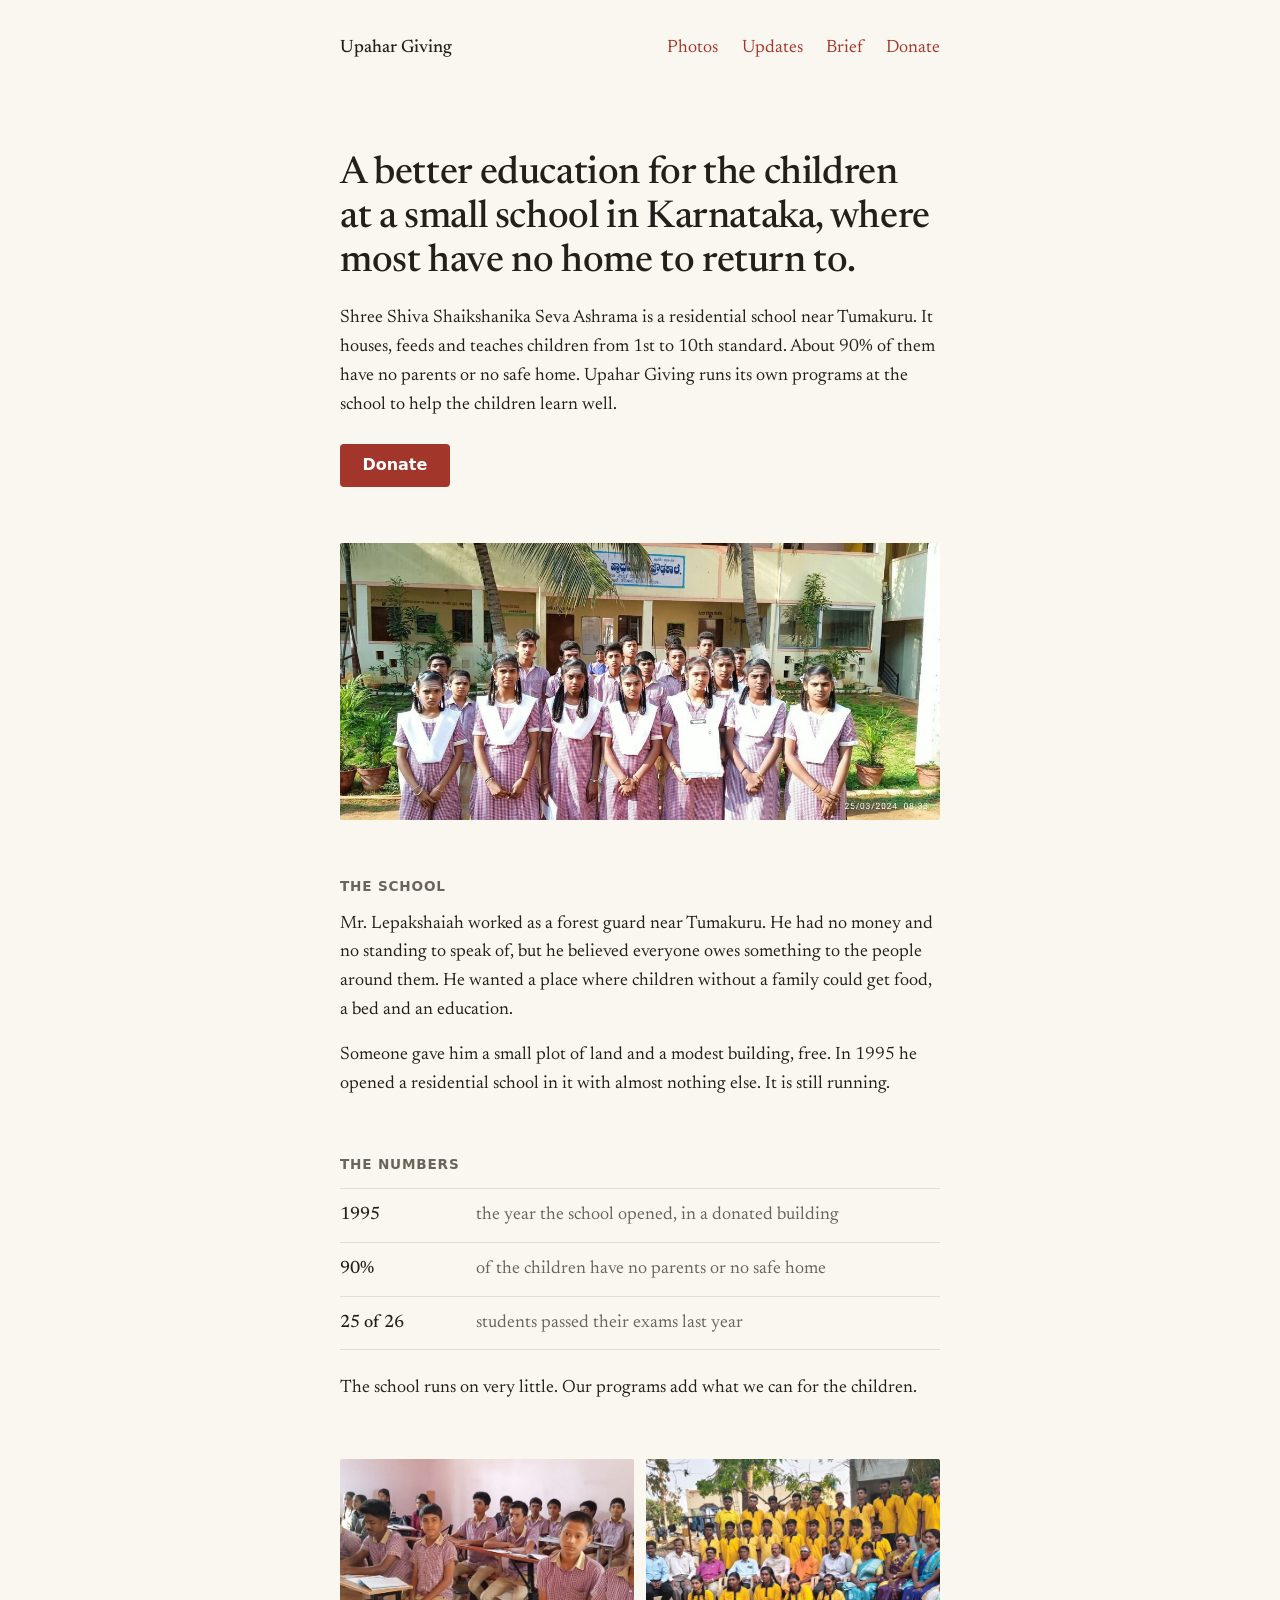
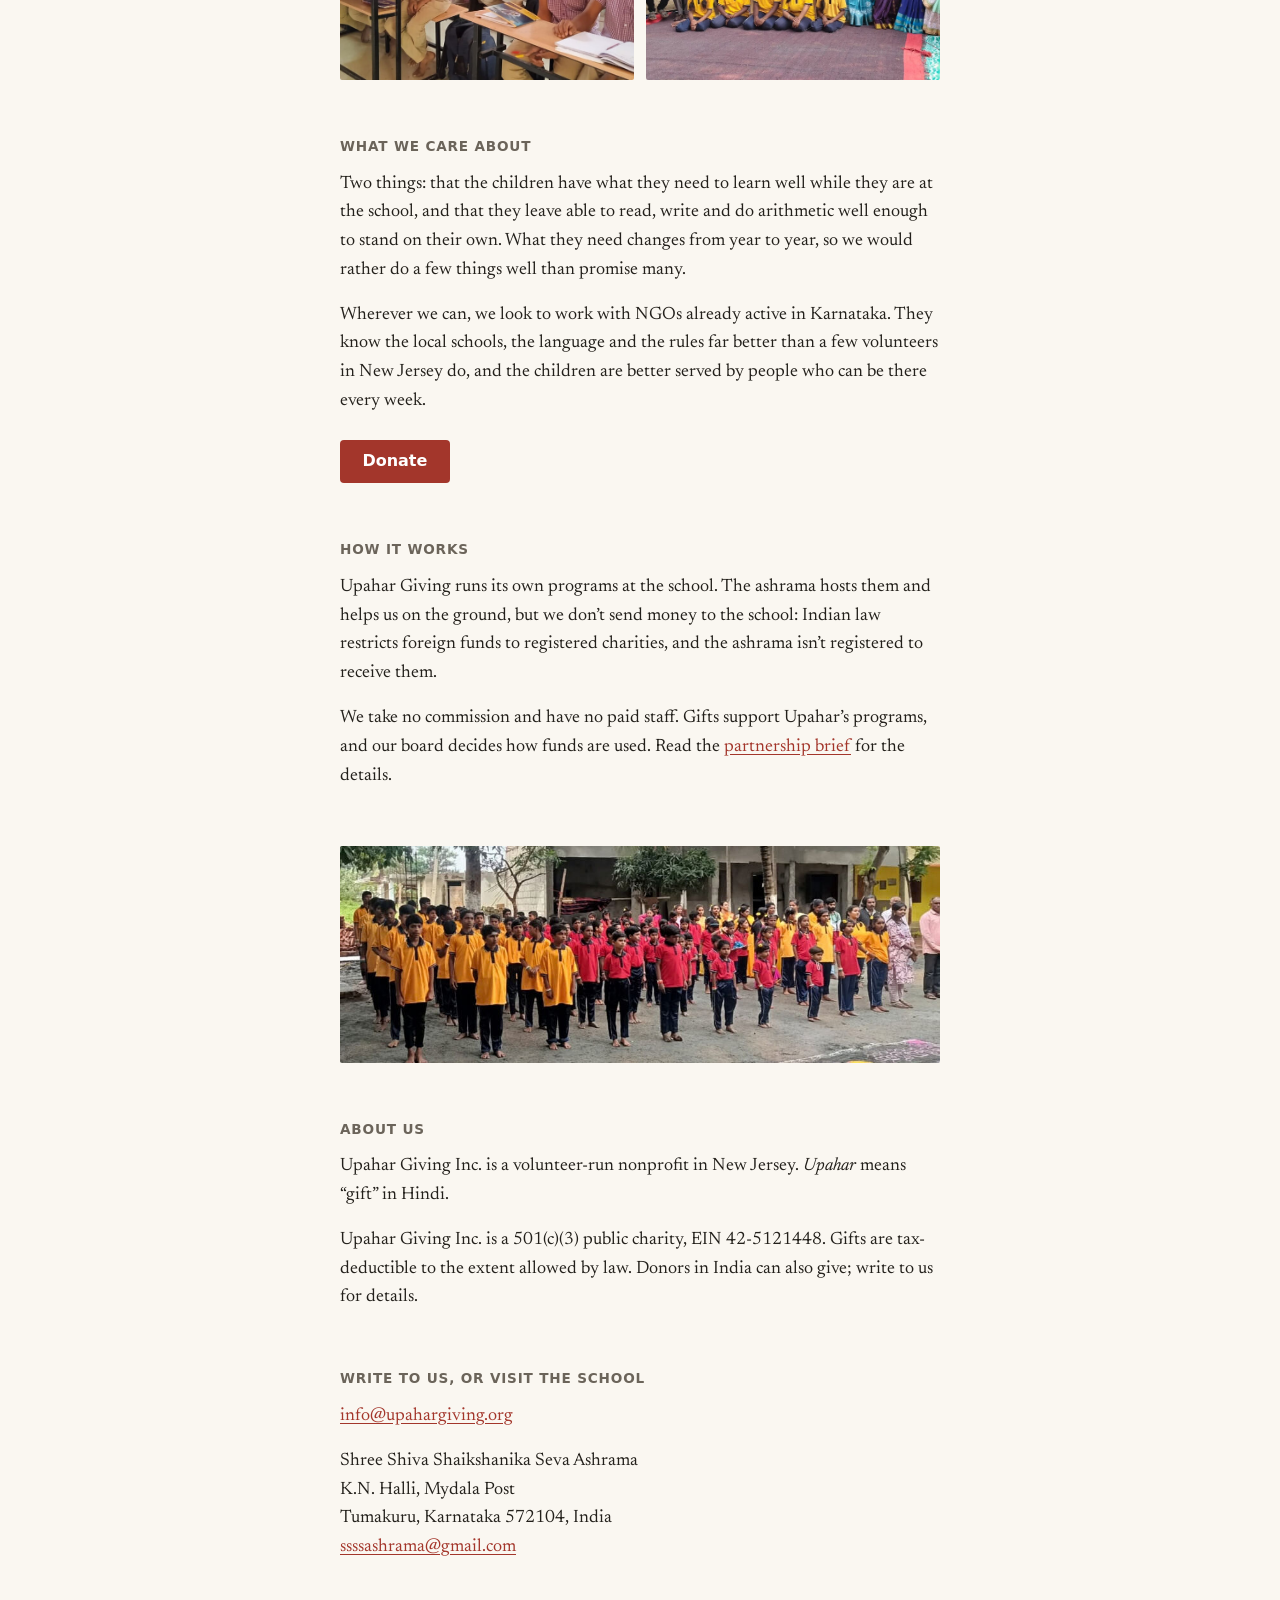
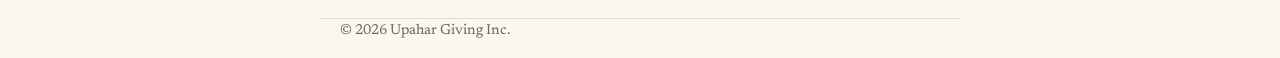
==== commit e95eeb7c: "501(c)(3) approved: update site, Updates page and brief" ====
--- a/index.html
+++ b/index.html
@@ -79,7 +79,7 @@
   <section>
     <h2>About us</h2>
     <p>Upahar Giving Inc. is a volunteer-run nonprofit in New Jersey. <i>Upahar</i> means “gift” in Hindi.</p>
-    <p>Our 501(c)(3) application is pending. Once it is approved, gifts made since September 13, 2026 will be tax-deductible. Donors in India can also give; write to us for details.</p>
+    <p>Upahar Giving Inc. is a 501(c)(3) public charity, EIN 42-5121448. Gifts are tax-deductible to the extent allowed by law. Donors in India can also give; write to us for details.</p>
   </section>
 
   <section>
--- a/style.css
+++ b/style.css
@@ -94,7 +94,17 @@
 address { font-style: normal; }
 
 .date { color: var(--muted); font-size: 0.95rem; margin-top: -0.5rem; }
-article h2 { margin-top: 2.5rem; }
+article { margin: 2.5rem 0 3.5rem; }
+article h2.title {
+  font: 500 1.5rem/1.2 "Newsreader", Georgia, serif;
+  text-transform: none; letter-spacing: 0; color: var(--ink);
+  margin: 0 0 0.75rem;
+}
+article h3 {
+  font: 600 0.85rem system-ui, sans-serif;
+  letter-spacing: 0.06em; text-transform: uppercase; color: var(--muted);
+  margin: 2rem 0 0.75rem;
+}
 
 .photos-page .wrap { max-width: 64rem; }
 .gallery {
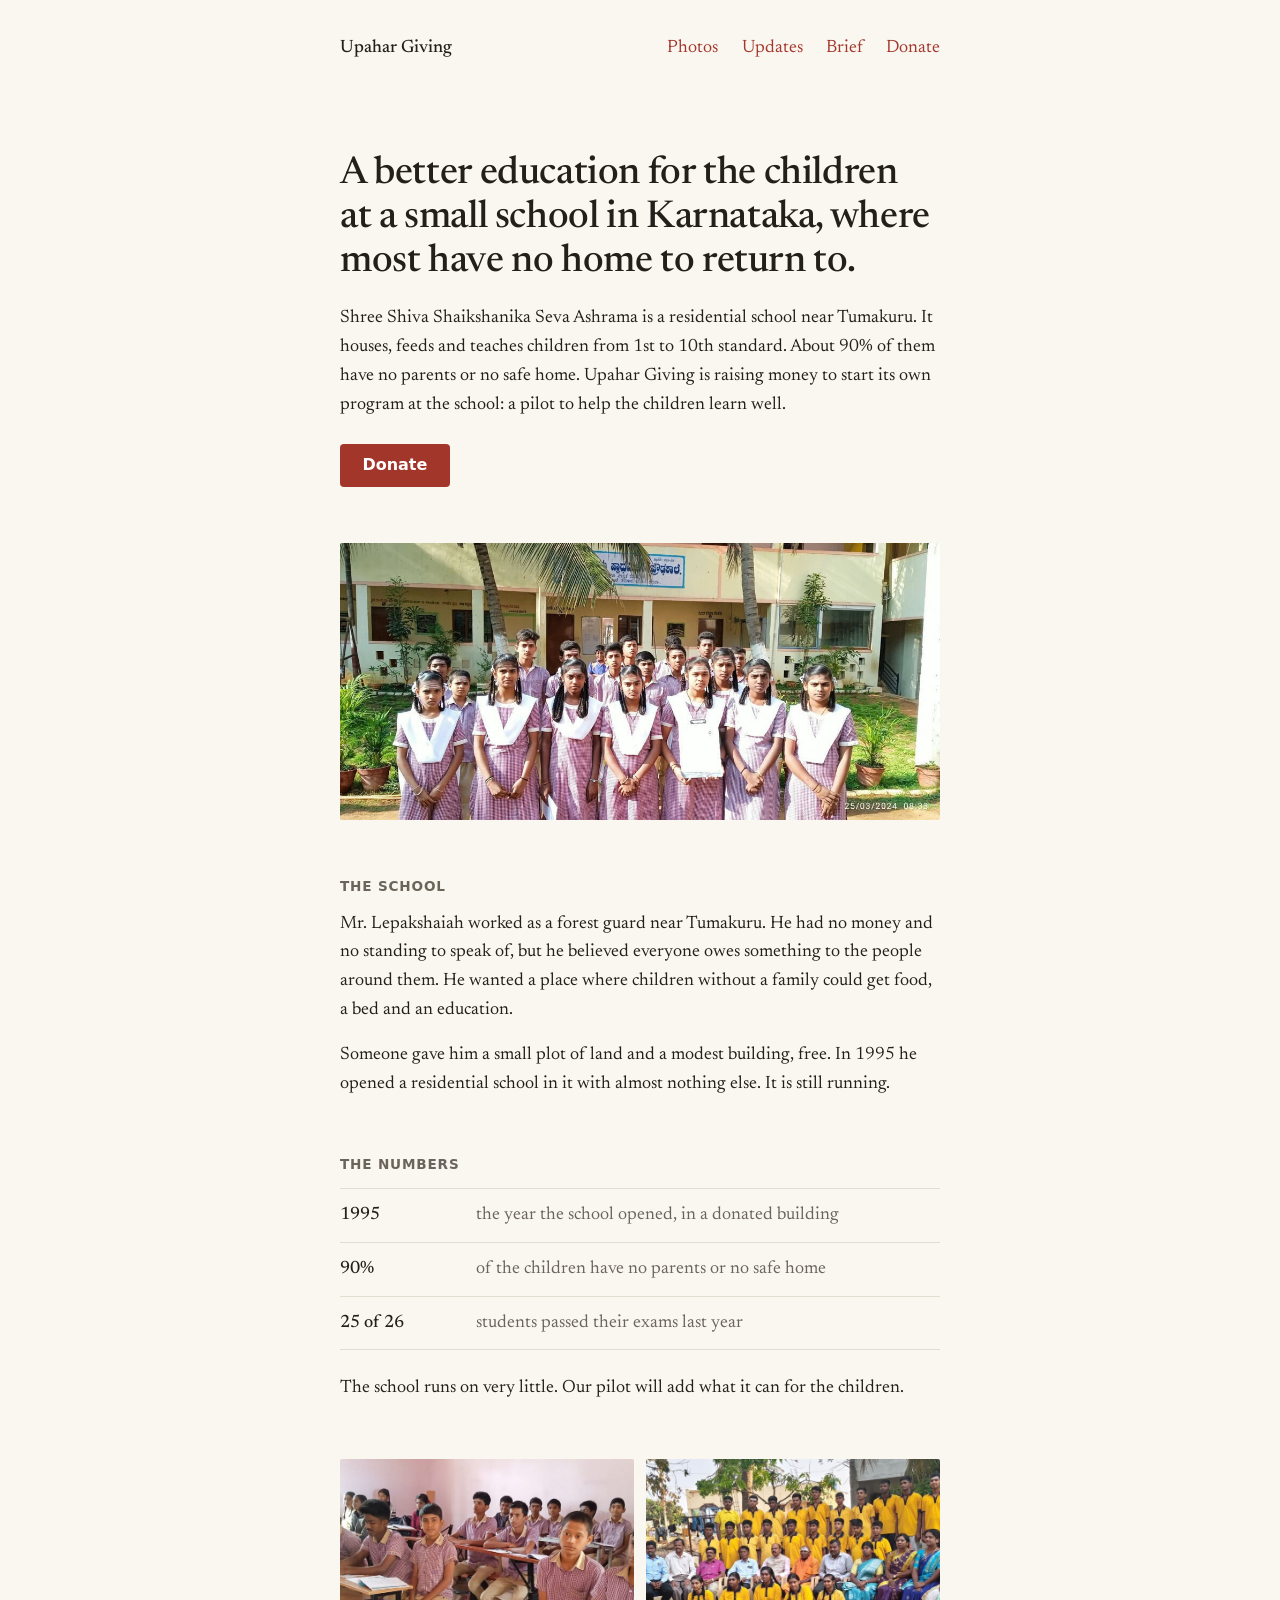
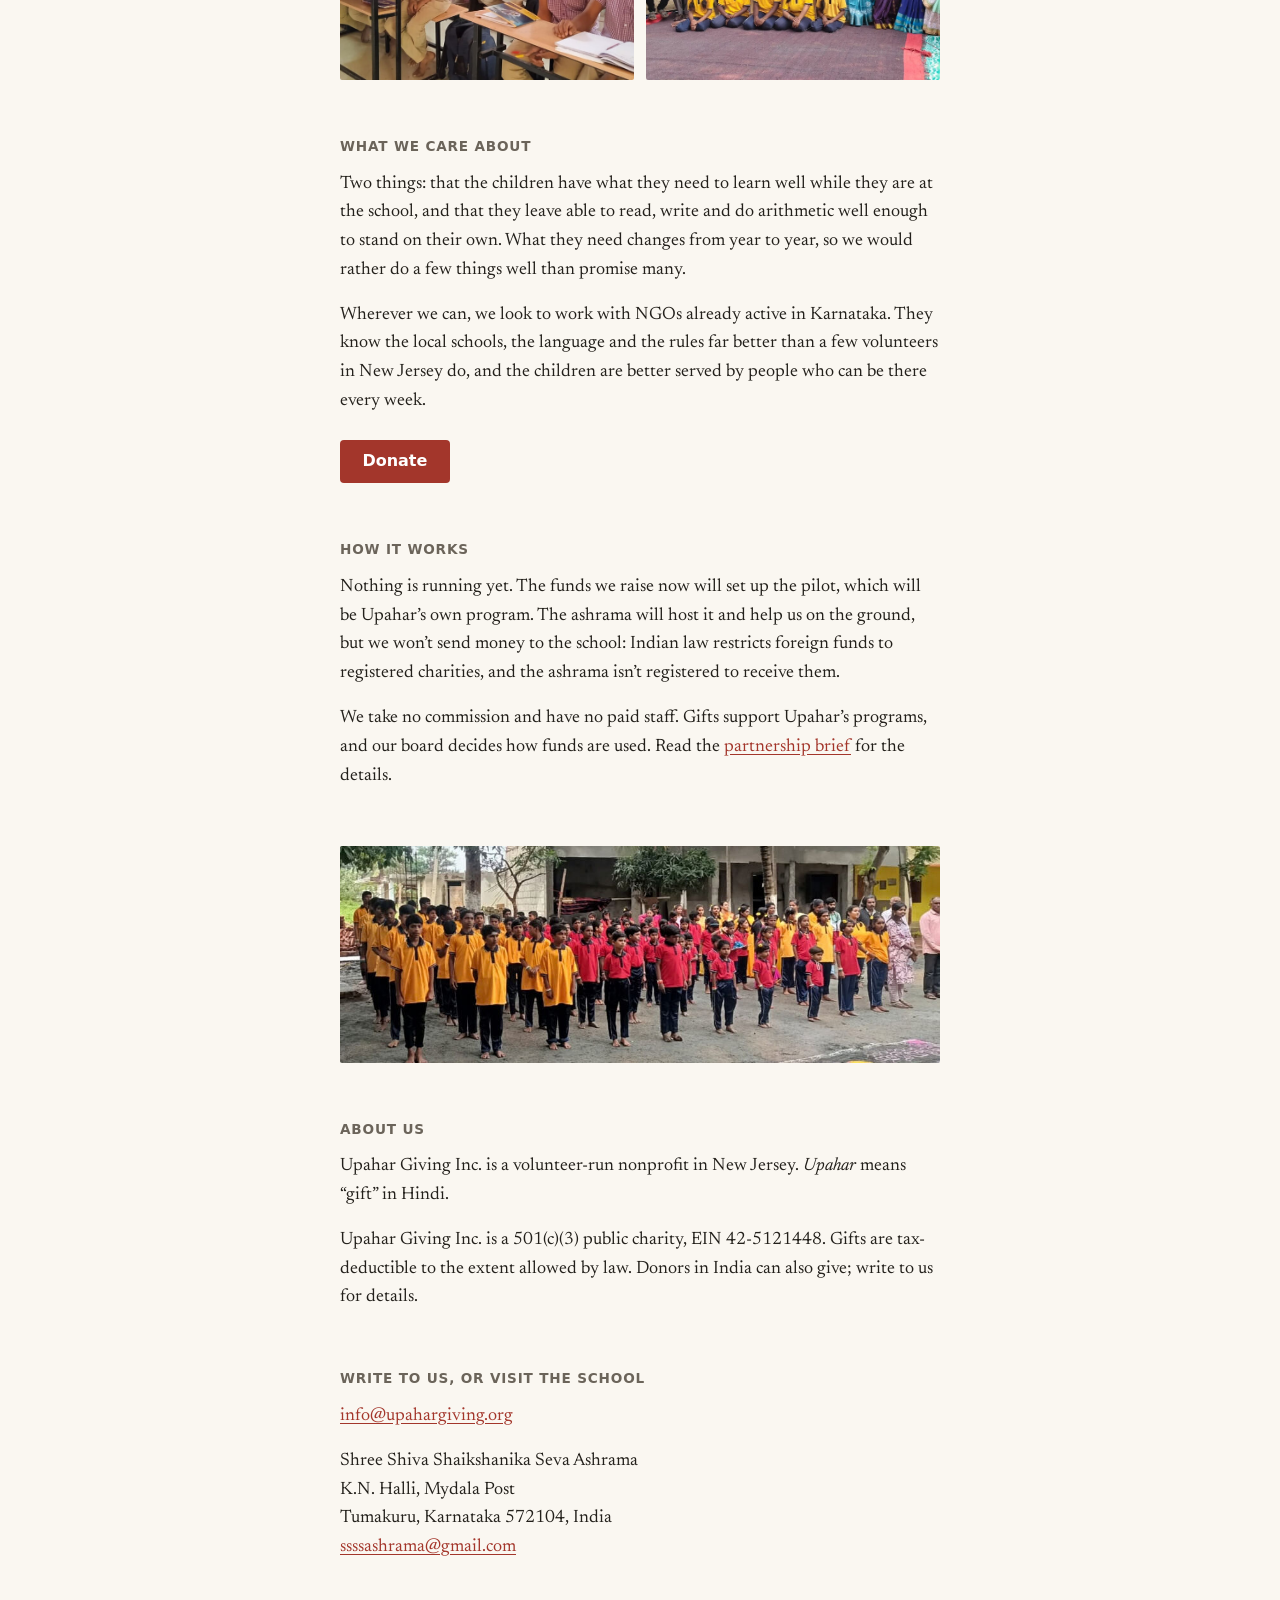
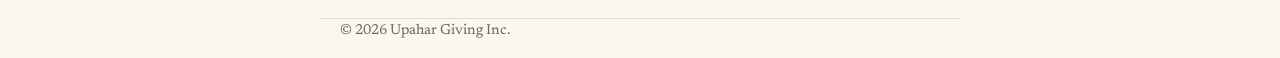
==== commit f2ae6d15: "Frame the pilot as prospective: nothing running yet, funds will set it up" ====
--- a/index.html
+++ b/index.html
@@ -4,14 +4,14 @@
 <meta charset="utf-8">
 <meta name="viewport" content="width=device-width, initial-scale=1">
 <title>Upahar Giving</title>
-<meta name="description" content="Upahar Giving is a New Jersey nonprofit supporting the children at Shree Shiva Shaikshanika Seva Ashrama, a residential school near Tumakuru, Karnataka, where it runs its own education programs and looks to work with local NGOs wherever it can.">
+<meta name="description" content="Upahar Giving is a New Jersey nonprofit supporting the children at Shree Shiva Shaikshanika Seva Ashrama, a residential school near Tumakuru, Karnataka, where it is raising money to start its own education program and plans to work with local NGOs wherever it can.">
 <meta property="og:title" content="Upahar Giving">
 <meta property="og:description" content="Education programs for the children at a residential school in Karnataka where most have no home to return to.">
 <meta property="og:image" content="https://upahargiving.org/img/students.jpg">
 <link rel="preconnect" href="https://fonts.googleapis.com">
 <link rel="preconnect" href="https://fonts.gstatic.com" crossorigin>
 <link href="https://fonts.googleapis.com/css2?family=Newsreader:opsz,wght@6..72,400;6..72,500&display=swap" rel="stylesheet">
-<link rel="stylesheet" href="style.css?v=2">
+<link rel="stylesheet" href="style.css?v=3">
 <script data-goatcounter="https://upahargiving.goatcounter.com/count" async src="//gc.zgo.at/count.js"></script>
 </head>
 <body>
@@ -30,7 +30,7 @@
 
   <section class="intro">
     <h1>A better education for the children at a small school in Karnataka, where most have no home to return to.</h1>
-    <p>Shree Shiva Shaikshanika Seva Ashrama is a residential school near Tumakuru. It houses, feeds and teaches children from 1st to 10th standard. About 90% of them have no parents or no safe home. Upahar Giving runs its own programs at the school to help the children learn well.</p>
+    <p>Shree Shiva Shaikshanika Seva Ashrama is a residential school near Tumakuru. It houses, feeds and teaches children from 1st to 10th standard. About 90% of them have no parents or no safe home. Upahar Giving is raising money to start its own program at the school: a pilot to help the children learn well.</p>
     <p><a class="button" href="https://givebutter.com/upahar-education" data-goatcounter-click="donate">Donate</a></p>
   </section>
 
@@ -51,7 +51,7 @@
       <div><dt>90%</dt><dd>of the children have no parents or no safe home</dd></div>
       <div><dt>25 of 26</dt><dd>students passed their exams last year</dd></div>
     </dl>
-    <p>The school runs on very little. Our programs add what we can for the children.</p>
+    <p>The school runs on very little. Our pilot will add what it can for the children.</p>
   </section>
 
   <div class="pair">
@@ -68,7 +68,7 @@
 
   <section>
     <h2>How it works</h2>
-    <p>Upahar Giving runs its own programs at the school. The ashrama hosts them and helps us on the ground, but we don’t send money to the school: Indian law restricts foreign funds to registered charities, and the ashrama isn’t registered to receive them.</p>
+    <p>Nothing is running yet. The funds we raise now will set up the pilot, which will be Upahar’s own program. The ashrama will host it and help us on the ground, but we won’t send money to the school: Indian law restricts foreign funds to registered charities, and the ashrama isn’t registered to receive them.</p>
     <p>We take no commission and have no paid staff. Gifts support Upahar’s programs, and our board decides how funds are used. Read the <a href="Upahar_Giving_Partnership_Brief.pdf" target="_blank" rel="noopener">partnership brief</a> for the details.</p>
   </section>
 
